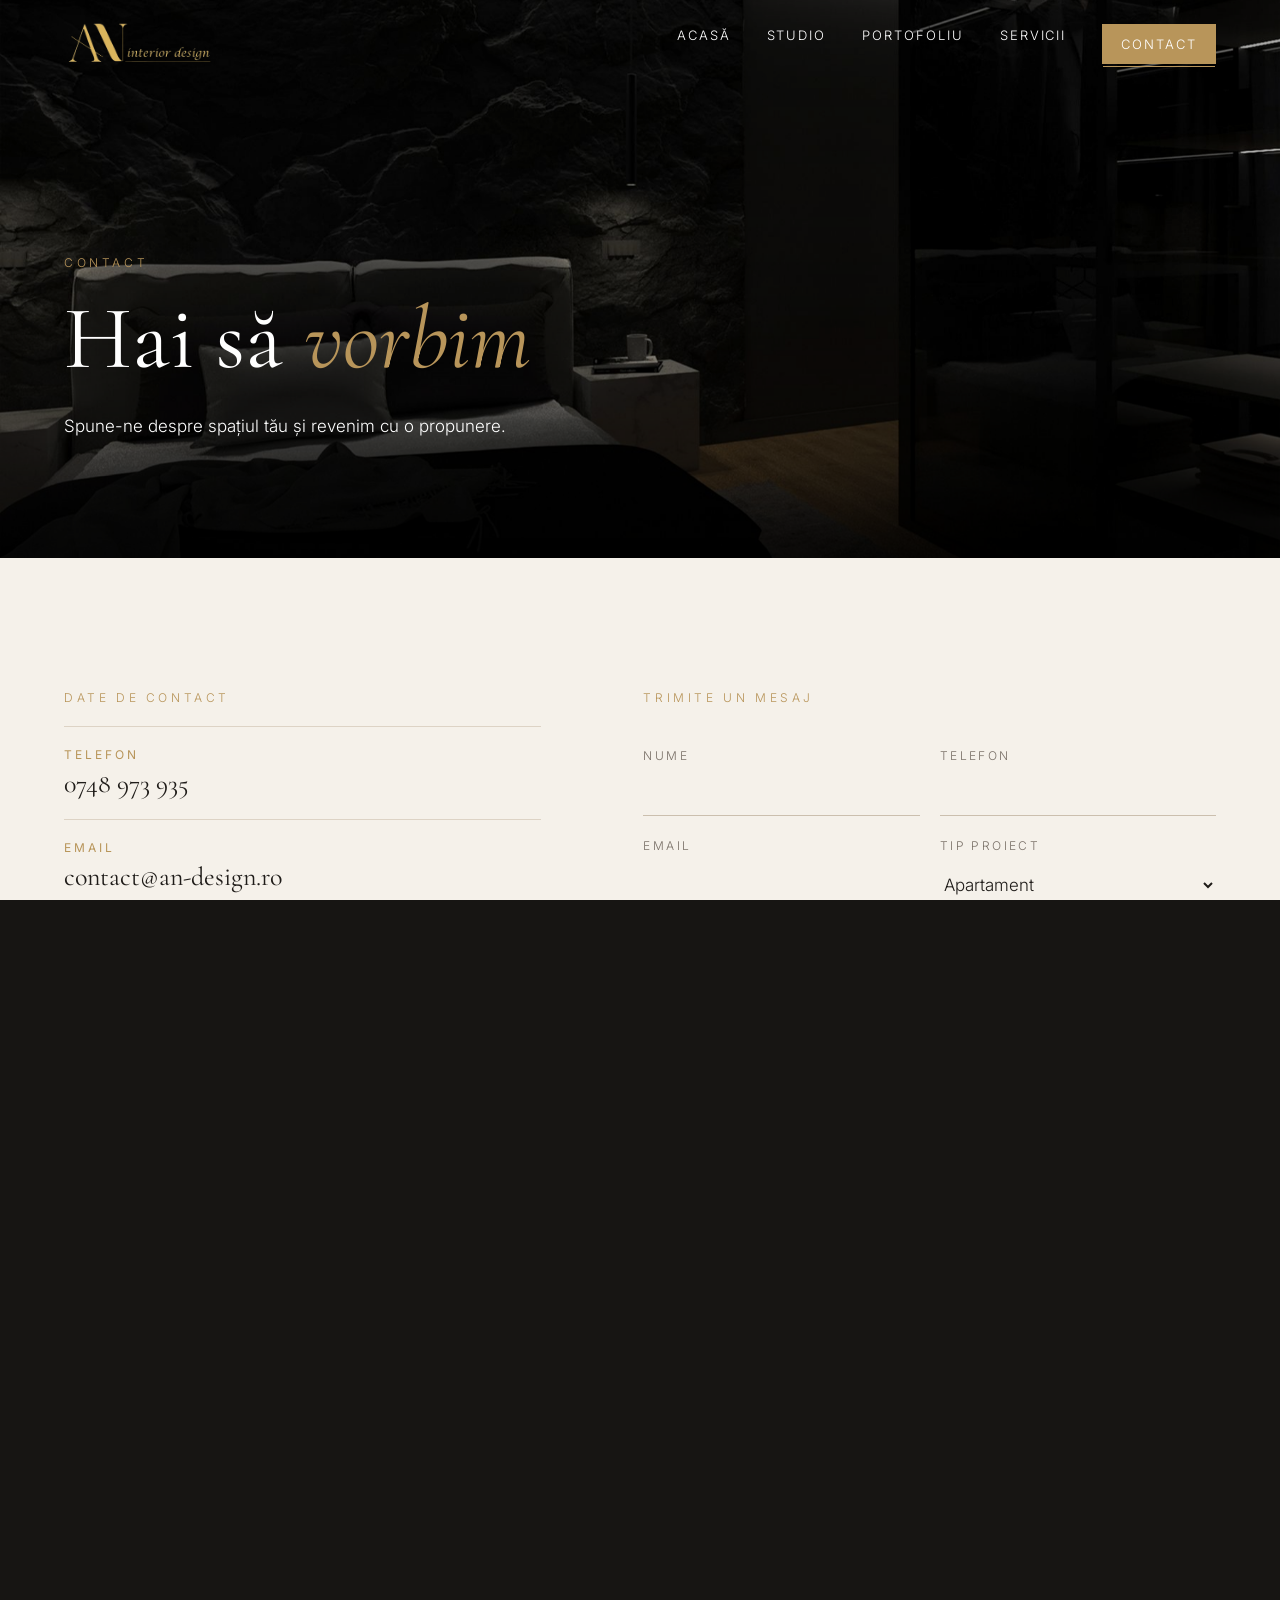
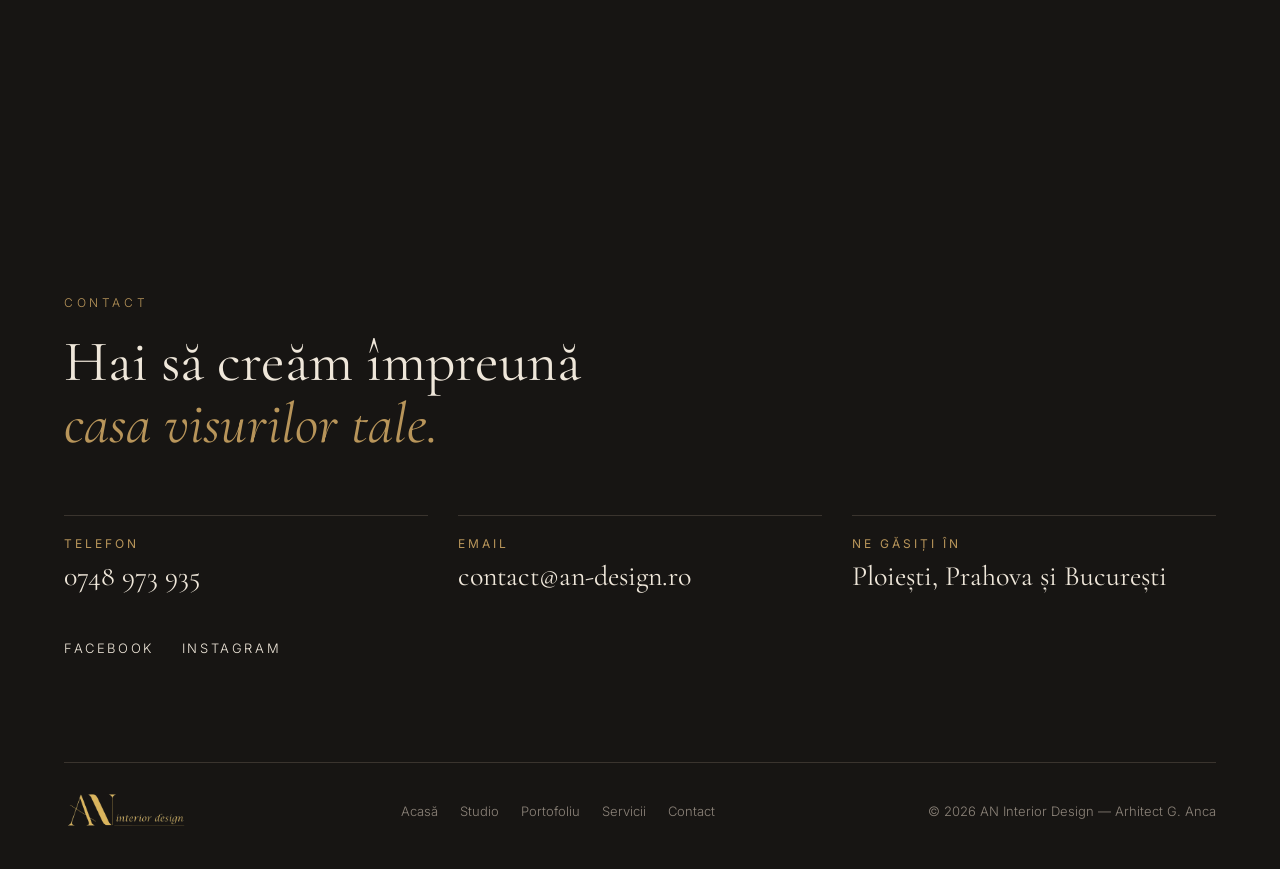
==== contact.html @ b2c5f599 "Multi-page: Acasă, Despre, Portofoliu, Servicii, Contact + page transitions" ====
<!doctype html><html lang="ro"><head><meta charset="utf-8"><meta name="viewport" content="width=device-width,initial-scale=1">
<meta name="robots" content="noindex, nofollow">
<title>Contact — AN Interior Design · Arhitect G. Anca</title>
<meta name="description" content="Contactează AN Interior Design: 0748 973 935, contact@an-design.ro, Ploiești și București.">
<link rel="preconnect" href="https://fonts.googleapis.com"><link href="https://fonts.googleapis.com/css2?family=Cormorant+Garamond:ital,wght@0,400;0,500;1,400&family=Inter:wght@300;400;500&display=swap" rel="stylesheet">
<link rel="stylesheet" href="style.css"></head><body class="loading">
<div class="loader"><img src="img/logo.png" alt="AN Interior Design"></div><div class="pt"></div>
<header class="hdr"><a href="index.html" class="brand"><img src="img/logo.png" alt="AN Interior Design"></a>
<nav><a href="index.html">Acasă</a><a href="despre.html">Studio</a><a href="portofoliu.html">Portofoliu</a><a href="servicii.html">Servicii</a><a href="contact.html" class="cta active">Contact</a></nav><button class="burger" aria-label="Meniu"><span></span><span></span></button></header><main>
<section class="hero inner"><div class="hero-bg" data-parallax style="background-image:url(img/cover-1.jpg)"></div><div class="hero-in">
<p class="eyebrow reveal">Contact</p><h1 class="reveal">Hai să <em>vorbim</em></h1><p class="lead reveal">Spune-ne despre spațiul tău și revenim cu o propunere.</p></div></section>
<section class="wrap cpage"><div><p class="eyebrow reveal">Date de contact</p>
<div class="clist reveal"><a href="tel:0748973935"><small>Telefon</small>0748 973 935</a><a href="mailto:contact@an-design.ro"><small>Email</small>contact@an-design.ro</a><div><small>Zonă</small>Ploiești, Prahova și București</div><div><small>Program</small>Luni – Vineri, 9:00 – 18:00 <i class="tbc">(de confirmat)</i></div></div></div>
<form class="cform reveal" id="cform"><p class="eyebrow">Trimite un mesaj</p>
<label>Nume<input name="nume" required></label><label>Telefon<input name="tel" type="tel"></label><label>Email<input name="email" type="email" required></label>
<label>Tip proiect<select name="tip"><option>Apartament</option><option>Casă</option><option>Spațiu comercial</option><option>Altul</option></select></label>
<label class="full">Mesaj<textarea name="mesaj" rows="5" required></textarea></label>
<button class="btn" type="submit">Trimite</button><p class="fnote">Formularul deschide aplicația ta de email cu mesajul completat.</p></form></section>
<div class="map"><iframe title="Hartă Ploiești" src="https://www.google.com/maps?q=Ploie%C8%99ti,+Prahova&z=13&output=embed" loading="lazy" referrerpolicy="no-referrer-when-downgrade"></iframe></div>
</main><section class="contact cta-band"><div class="wrap"><p class="eyebrow reveal">Contact</p><h2 class="reveal">Hai să creăm împreună<br><em>casa visurilor tale.</em></h2>
<div class="cgrid reveal"><a href="tel:0748973935"><small>Telefon</small>0748 973 935</a><a href="mailto:contact@an-design.ro"><small>Email</small>contact@an-design.ro</a><div><small>Ne găsiți în</small>Ploiești, Prahova și București</div></div>
<div class="soc reveal"><a href="#" title="link de confirmat">Facebook</a><a href="#" title="link de confirmat">Instagram</a></div>
<footer><img src="img/logo.png" alt="AN Interior Design"><div class="fnav"><a href="index.html">Acasă</a><a href="despre.html">Studio</a><a href="portofoliu.html">Portofoliu</a><a href="servicii.html">Servicii</a><a href="contact.html">Contact</a></div><span>© 2026 AN Interior Design — Arhitect G. Anca</span></footer></div></section>
<div class="lb"><button aria-label="Închide">×</button><button class="pv">‹</button><img alt=""><button class="nx">›</button><p></p></div>
<script src="main.js"></script></body></html>
---- style.css ----
:root{--bg:#f5f1ea;--ink:#1f1c19;--mut:#7a7168;--gold:#b8955a;--dark:#171513;--serif:'Cormorant Garamond',Georgia,serif;--sans:Inter,system-ui,sans-serif}
*{box-sizing:border-box;margin:0;padding:0}html{scroll-behavior:smooth}body{background:var(--bg);color:var(--ink);font:300 17px/1.7 var(--sans)}
img{display:block;max-width:100%}a{color:inherit;text-decoration:none}.wrap{width:min(1240px,90vw);margin:auto}
h1,h2,h3{font-family:var(--serif);font-weight:400;line-height:1.08}h1{font-size:clamp(44px,7vw,104px)}h2{font-size:clamp(34px,4.5vw,64px);margin-bottom:24px}h3{font-size:26px}em{font-style:italic;color:var(--gold)}
.eyebrow{font-size:12px;letter-spacing:.3em;text-transform:uppercase;color:var(--gold);margin-bottom:18px}
.loader{position:fixed;inset:0;background:var(--dark);z-index:99;display:grid;place-items:center;transition:transform 1s cubic-bezier(.8,0,.2,1) .2s}.loader img{width:220px;height:auto;animation:pulse 1.2s ease infinite alternate}
body:not(.loading) .loader{transform:translateY(-100%)}@keyframes pulse{from{opacity:.4}to{opacity:1}}
.hdr{position:fixed;top:0;left:0;right:0;z-index:50;display:flex;align-items:center;justify-content:space-between;padding:22px 5vw;transition:.4s}
.hdr.s{background:rgba(23,21,19,.55);backdrop-filter:blur(14px);-webkit-backdrop-filter:blur(14px);padding:12px 5vw}
.brand img{height:44px;width:auto}nav{display:flex;gap:36px;font-size:13px;letter-spacing:.15em;text-transform:uppercase;color:#fff}nav a{position:relative}nav a:after{content:'';position:absolute;left:0;bottom:-4px;height:1px;width:0;background:var(--gold);transition:.3s}nav a:hover:after{width:100%}
.cta{border:1px solid var(--gold);padding:8px 18px}.burger{display:none;background:none;border:0}.burger span{display:block;width:26px;height:1px;background:#fff;margin:7px 0}
.hero{position:relative;height:100vh;min-height:620px;overflow:hidden;color:#fff;display:flex;align-items:flex-end}
.hero-bg,.band-bg{position:absolute;inset:-12% 0;background-size:cover;background-position:center;will-change:transform}
.hero:after{content:'';position:absolute;inset:0;background:linear-gradient(180deg,rgba(0,0,0,.35),rgba(0,0,0,.15) 40%,rgba(0,0,0,.7))}
.hero-in{position:relative;z-index:2;padding:0 5vw 12vh;max-width:1100px}.lead{max-width:560px;margin:24px 0 36px;opacity:.9}
.btn{display:inline-block;background:var(--gold);color:#fff;padding:15px 30px;font-size:12px;letter-spacing:.2em;text-transform:uppercase;margin:0 10px 10px 0;transition:.3s}.btn:hover{background:#fff;color:var(--ink)}.btn.ghost{background:none;border:1px solid rgba(255,255,255,.6)}
.scroll-hint{position:absolute;right:5vw;bottom:5vh;z-index:2;font-size:11px;letter-spacing:.3em;text-transform:uppercase;writing-mode:vertical-rl;opacity:.7}
.marquee{background:var(--dark);color:#e9e1d4;overflow:hidden;padding:26px 0}.track{display:flex;gap:44px;width:max-content;animation:mq 30s linear infinite;font:italic 38px var(--serif)}.track i{color:var(--gold);font-style:normal;font-size:20px;align-self:center}@keyframes mq{to{transform:translateX(-50%)}}
section{padding:130px 0}.hero,.band{padding:0}
.about{display:grid;grid-template-columns:1fr 1fr;gap:8vw;align-items:center}.about-tx p{color:#4b443d;margin-bottom:18px}
.zoom{overflow:hidden}.zoom img,.g img{transition:transform 1.2s cubic-bezier(.2,.7,.2,1)}.zoom:hover img,.g:hover img{transform:scale(1.07)}
.founder{display:flex;gap:18px;align-items:center;margin-top:30px;border-top:1px solid #ddd3c5;padding-top:24px}.founder img{width:64px;height:64px;object-fit:cover;object-position:50% 15%;border-radius:50%}.founder span{display:block;color:var(--mut);font-size:14px}
.values{display:grid;grid-template-columns:repeat(4,1fr);gap:40px;padding-top:0}.v b{font:italic 42px var(--serif);color:var(--gold)}.v h3{margin:10px 0}.v p{color:var(--mut);font-size:15px}
.gallery-sec{background:#ece5da}.head{margin-bottom:50px}
.gallery{display:grid;grid-template-columns:repeat(3,1fr);grid-auto-rows:300px;gap:18px}.g{position:relative;overflow:hidden;cursor:zoom-in}.g img{width:100%;height:100%;object-fit:cover}
.g.wide{grid-column:span 2}.g.tall{grid-row:span 2}.g span{position:absolute;left:0;right:0;bottom:0;padding:22px;color:#fff;font:22px var(--serif);background:linear-gradient(transparent,rgba(0,0,0,.6));transform:translateY(100%);transition:.5s}.g:hover span{transform:none}
.band{position:relative;overflow:hidden;color:#fff;padding:140px 0 60px}.band:before{content:'';position:absolute;inset:0;background:rgba(20,17,14,.68);z-index:1}
.counters,.note{position:relative;z-index:2}.counters{display:grid;grid-template-columns:repeat(4,1fr);gap:30px;text-align:center}.num{font:400 clamp(54px,6vw,90px) var(--serif);color:var(--gold)}.counters small{display:block;letter-spacing:.15em;text-transform:uppercase;font-size:12px}.note{font-size:11px;opacity:.5;margin-top:60px;text-align:center}
.steps{list-style:none;border-top:1px solid #ddd3c5}.steps li{display:grid;grid-template-columns:120px 1fr;padding:34px 0;border-bottom:1px solid #ddd3c5;transition:.4s}.steps li:hover{padding-left:20px;background:#efe8dd}.steps b{font:italic 40px var(--serif);color:var(--gold)}.steps p{color:var(--mut)}
.testi{padding-top:0;text-align:center}.tq{max-width:880px;margin:40px auto}.tq blockquote{font:italic clamp(24px,2.6vw,36px)/1.35 var(--serif)}.tq cite{display:block;margin-top:16px;font-style:normal;letter-spacing:.3em;text-transform:uppercase;font-size:12px;color:var(--gold)}
.contact{background:var(--dark);color:#efe7da;padding-bottom:40px}.cgrid{display:grid;grid-template-columns:repeat(3,1fr);gap:30px;margin:60px 0 40px;font:28px var(--serif)}.cgrid>*{border-top:1px solid #3a342e;padding-top:20px}.cgrid small{display:block;font:12px var(--sans);letter-spacing:.25em;text-transform:uppercase;color:var(--gold);margin-bottom:8px}.cgrid a:hover{color:var(--gold)}
.soc a{margin-right:28px;font-size:13px;letter-spacing:.2em;text-transform:uppercase}footer{display:flex;justify-content:space-between;align-items:center;margin-top:100px;padding-top:30px;border-top:1px solid #3a342e;font-size:13px;color:#8d847a}footer img{height:36px;width:auto}
.reveal{opacity:0;transform:translateY(40px);transition:opacity 1s ease,transform 1s cubic-bezier(.2,.7,.2,1)}.reveal.in{opacity:1;transform:none}
.lb{position:fixed;inset:0;background:rgba(15,13,11,.95);z-index:100;display:none;align-items:center;justify-content:center;flex-direction:column}.lb.on{display:flex}.lb img{max-width:88vw;max-height:80vh;object-fit:contain}.lb p{color:#ddd;font:22px var(--serif);margin-top:16px}.lb button{position:absolute;background:none;border:0;color:#fff;font-size:44px;cursor:pointer;padding:20px}.lb button:first-child{top:10px;right:20px}.pv{left:10px}.nx{right:10px}
@media(max-width:900px){nav{position:fixed;inset:0;background:var(--dark);flex-direction:column;justify-content:center;align-items:center;font-size:18px;transform:translateX(100%);transition:.5s}nav.open{transform:none}.burger{display:block;z-index:60}
.about,.values,.counters,.cgrid{grid-template-columns:1fr}.values{gap:30px}.counters{grid-template-columns:1fr 1fr}.gallery{grid-template-columns:1fr 1fr;grid-auto-rows:200px}.g.wide{grid-column:span 2}section{padding:90px 0}.steps li{grid-template-columns:70px 1fr}.cgrid{font-size:22px}footer{flex-direction:column;gap:14px}.brand img{height:34px}}
@media(prefers-reduced-motion:reduce){*{animation:none!important;transition:none!important}.reveal{opacity:1;transform:none}}
/* multi-page */
.pt{position:fixed;inset:0;background:var(--dark);z-index:98;pointer-events:none;transform:translateY(100%);transition:transform .6s cubic-bezier(.8,0,.2,1)}
body.leaving .pt{transform:none}body.leaving main{opacity:0;transform:translateY(-20px);transition:.5s}
main{animation:pin .9s cubic-bezier(.2,.7,.2,1) both .3s}@keyframes pin{from{opacity:0;transform:translateY(24px)}}
nav a.active:after{width:100%}nav a.active{color:var(--gold)}nav a.cta.active{background:var(--gold);color:#fff}
.hero.inner{height:62vh;min-height:440px}.hero.inner .hero-in{padding-bottom:9vh}
.link{display:inline-block;font-size:12px;letter-spacing:.25em;text-transform:uppercase;color:var(--gold);border-bottom:1px solid var(--gold);padding-bottom:4px;margin-top:10px}
.split{display:flex;justify-content:space-between;align-items:flex-end;gap:30px;flex-wrap:wrap}.teaser{padding:110px 0 40px}
.philo{background:#ece5da;text-align:center}.narrow{max-width:820px}.philo p{color:#4b443d;font-size:19px;margin-bottom:16px}
.note-dark{font-size:13px;color:var(--mut)!important;font-style:italic}.about-img .portrait{width:100%;height:auto}
.filters{display:flex;gap:10px;flex-wrap:wrap;margin-bottom:40px}.filters button{background:none;border:1px solid #cbbfae;padding:10px 22px;font:12px var(--sans);letter-spacing:.2em;text-transform:uppercase;cursor:pointer;transition:.3s}.filters button.on,.filters button:hover{background:var(--ink);color:#fff;border-color:var(--ink)}
.g.hide{display:none}.steps.detail p.sub{color:var(--ink);font-weight:400;margin:6px 0}
.svc-sec{background:#ece5da}.svc{display:grid;grid-template-columns:repeat(3,1fr);gap:1px;background:#d8cdbd;margin-bottom:30px}.svc>div{background:#ece5da;padding:40px 34px;transition:.4s}.svc>div:hover{background:var(--bg)}.svc h3{margin-bottom:10px}.svc p{color:var(--mut);font-size:15px}
.cpage{display:grid;grid-template-columns:1fr 1.2fr;gap:8vw}.clist>*{display:block;border-top:1px solid #ddd3c5;padding:20px 0;font:26px var(--serif)}.clist small{display:block;font:12px var(--sans);letter-spacing:.25em;text-transform:uppercase;color:var(--gold);margin-bottom:6px}.tbc{font-size:14px;color:var(--mut)}
.cform{display:grid;grid-template-columns:1fr 1fr;gap:20px;align-content:start}.cform .eyebrow,.cform .full,.cform .btn,.fnote{grid-column:1/-1}.cform label{font-size:12px;letter-spacing:.2em;text-transform:uppercase;color:var(--mut)}
.cform input,.cform select,.cform textarea{display:block;width:100%;margin-top:8px;border:0;border-bottom:1px solid #cbbfae;background:transparent;padding:10px 0;font:300 17px var(--sans);color:var(--ink);outline:0;transition:.3s}.cform input:focus,.cform textarea:focus{border-color:var(--gold)}.cform .btn{justify-self:start;border:0;cursor:pointer}.fnote{font-size:13px;color:var(--mut)}
.map{height:440px;filter:grayscale(1) contrast(.9)}.map iframe{width:100%;height:100%;border:0}
.fnav{display:flex;gap:22px;flex-wrap:wrap}.fnav a:hover{color:var(--gold)}
@media(max-width:900px){.svc,.cpage,.cform{grid-template-columns:1fr}.hero.inner{height:52vh;min-height:360px}.teaser{padding:70px 0 20px}.fnav{justify-content:center}}
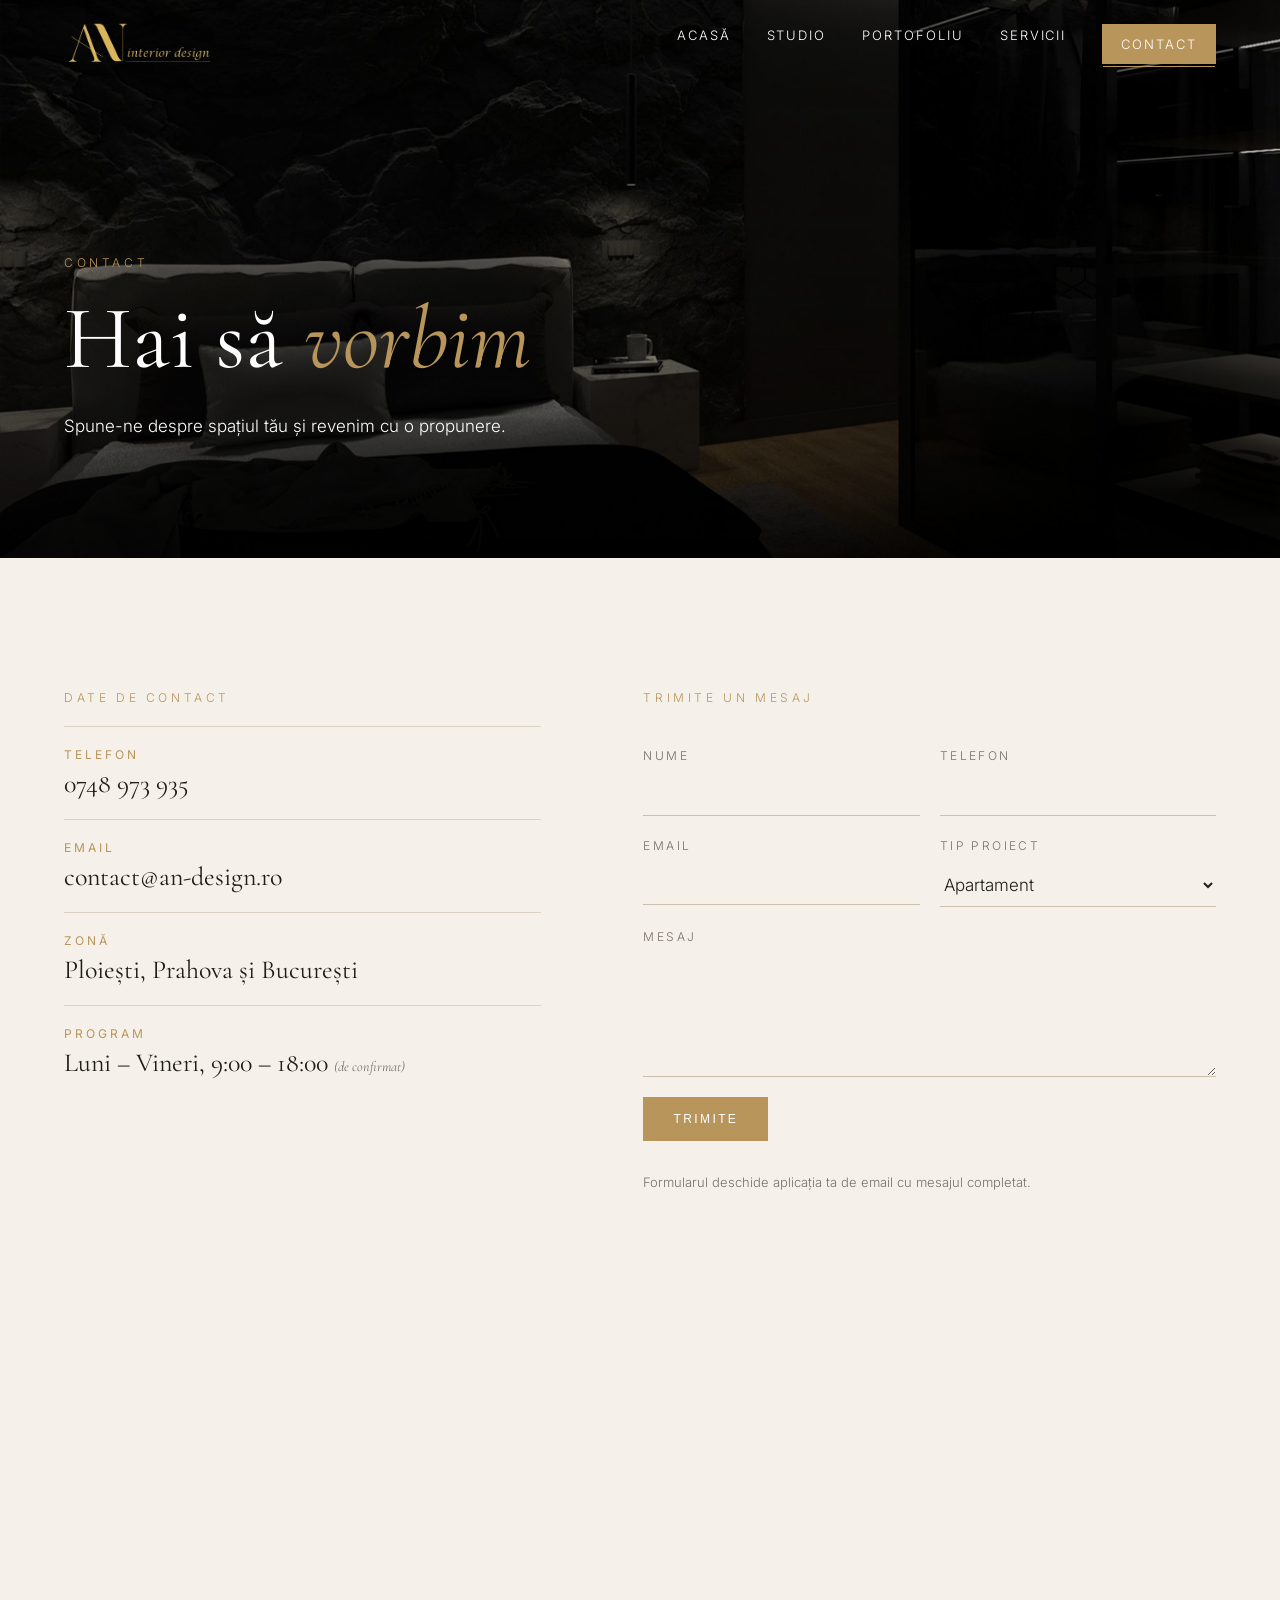
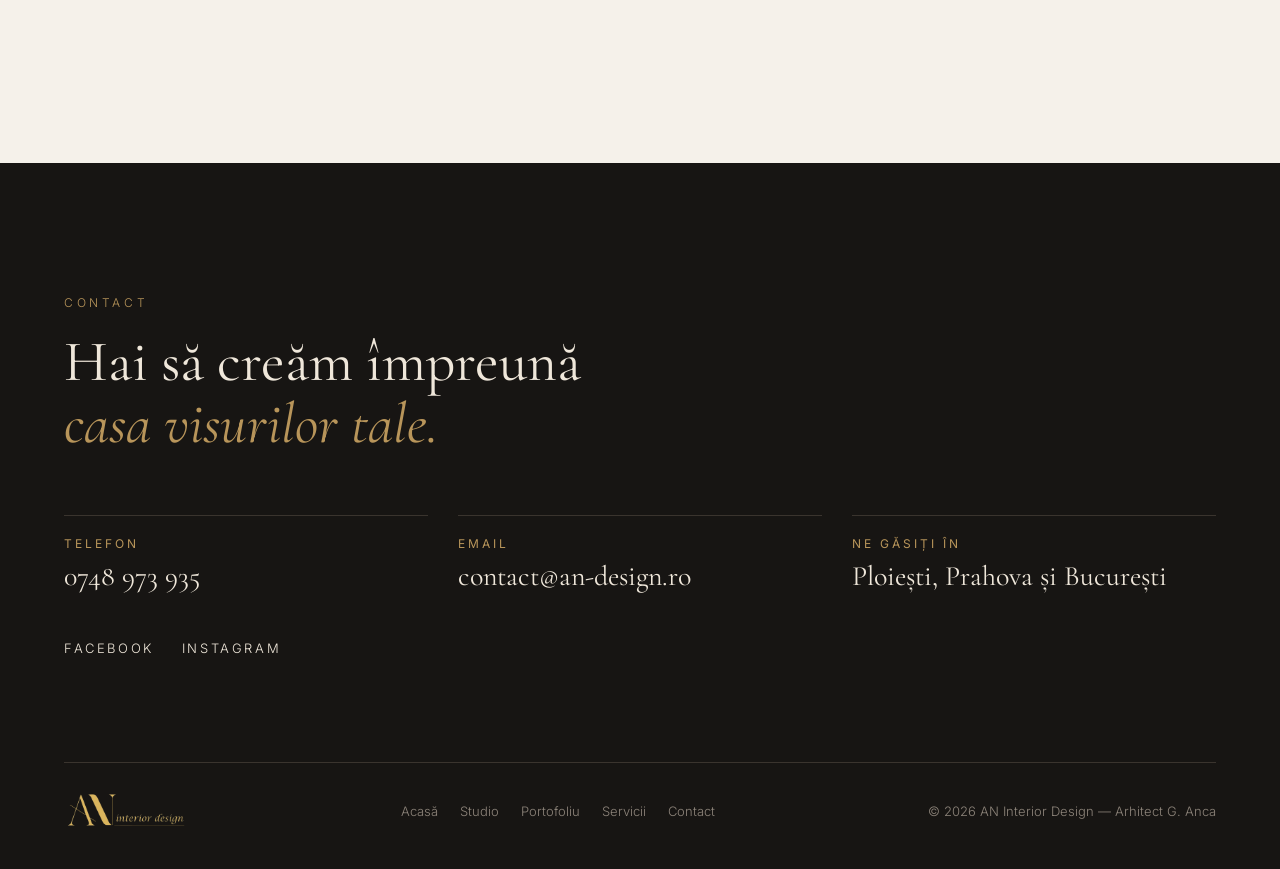
==== commit b55fd452: "Fade page transition overlay" ====
--- a/contact.html
+++ b/contact.html
@@ -3,7 +3,7 @@
 <title>Contact — AN Interior Design · Arhitect G. Anca</title>
 <meta name="description" content="Contactează AN Interior Design: 0748 973 935, contact@an-design.ro, Ploiești și București.">
 <link rel="preconnect" href="https://fonts.googleapis.com"><link href="https://fonts.googleapis.com/css2?family=Cormorant+Garamond:ital,wght@0,400;0,500;1,400&family=Inter:wght@300;400;500&display=swap" rel="stylesheet">
-<link rel="stylesheet" href="style.css"></head><body class="loading">
+<link rel="stylesheet" href="style.css?v=3"></head><body class="loading">
 <div class="loader"><img src="img/logo.png" alt="AN Interior Design"></div><div class="pt"></div>
 <header class="hdr"><a href="index.html" class="brand"><img src="img/logo.png" alt="AN Interior Design"></a>
 <nav><a href="index.html">Acasă</a><a href="despre.html">Studio</a><a href="portofoliu.html">Portofoliu</a><a href="servicii.html">Servicii</a><a href="contact.html" class="cta active">Contact</a></nav><button class="burger" aria-label="Meniu"><span></span><span></span></button></header><main>
@@ -22,4 +22,4 @@
 <div class="soc reveal"><a href="#" title="link de confirmat">Facebook</a><a href="#" title="link de confirmat">Instagram</a></div>
 <footer><img src="img/logo.png" alt="AN Interior Design"><div class="fnav"><a href="index.html">Acasă</a><a href="despre.html">Studio</a><a href="portofoliu.html">Portofoliu</a><a href="servicii.html">Servicii</a><a href="contact.html">Contact</a></div><span>© 2026 AN Interior Design — Arhitect G. Anca</span></footer></div></section>
 <div class="lb"><button aria-label="Închide">×</button><button class="pv">‹</button><img alt=""><button class="nx">›</button><p></p></div>
-<script src="main.js"></script></body></html>+<script src="main.js?v=3"></script></body></html>
--- a/style.css
+++ b/style.css
@@ -36,8 +36,8 @@
 .about,.values,.counters,.cgrid{grid-template-columns:1fr}.values{gap:30px}.counters{grid-template-columns:1fr 1fr}.gallery{grid-template-columns:1fr 1fr;grid-auto-rows:200px}.g.wide{grid-column:span 2}section{padding:90px 0}.steps li{grid-template-columns:70px 1fr}.cgrid{font-size:22px}footer{flex-direction:column;gap:14px}.brand img{height:34px}}
 @media(prefers-reduced-motion:reduce){*{animation:none!important;transition:none!important}.reveal{opacity:1;transform:none}}
 /* multi-page */
-.pt{position:fixed;inset:0;background:var(--dark);z-index:98;pointer-events:none;transform:translateY(100%);transition:transform .6s cubic-bezier(.8,0,.2,1)}
-body.leaving .pt{transform:none}body.leaving main{opacity:0;transform:translateY(-20px);transition:.5s}
+.pt{position:fixed;inset:0;background:var(--dark);z-index:98;pointer-events:none;opacity:0;visibility:hidden;transition:opacity .5s ease,visibility 0s .5s}
+body.leaving .pt{opacity:1;visibility:visible;transition:opacity .5s ease}body.leaving main{opacity:0;transform:translateY(-20px);transition:.5s}
 main{animation:pin .9s cubic-bezier(.2,.7,.2,1) both .3s}@keyframes pin{from{opacity:0;transform:translateY(24px)}}
 nav a.active:after{width:100%}nav a.active{color:var(--gold)}nav a.cta.active{background:var(--gold);color:#fff}
 .hero.inner{height:62vh;min-height:440px}.hero.inner .hero-in{padding-bottom:9vh}
